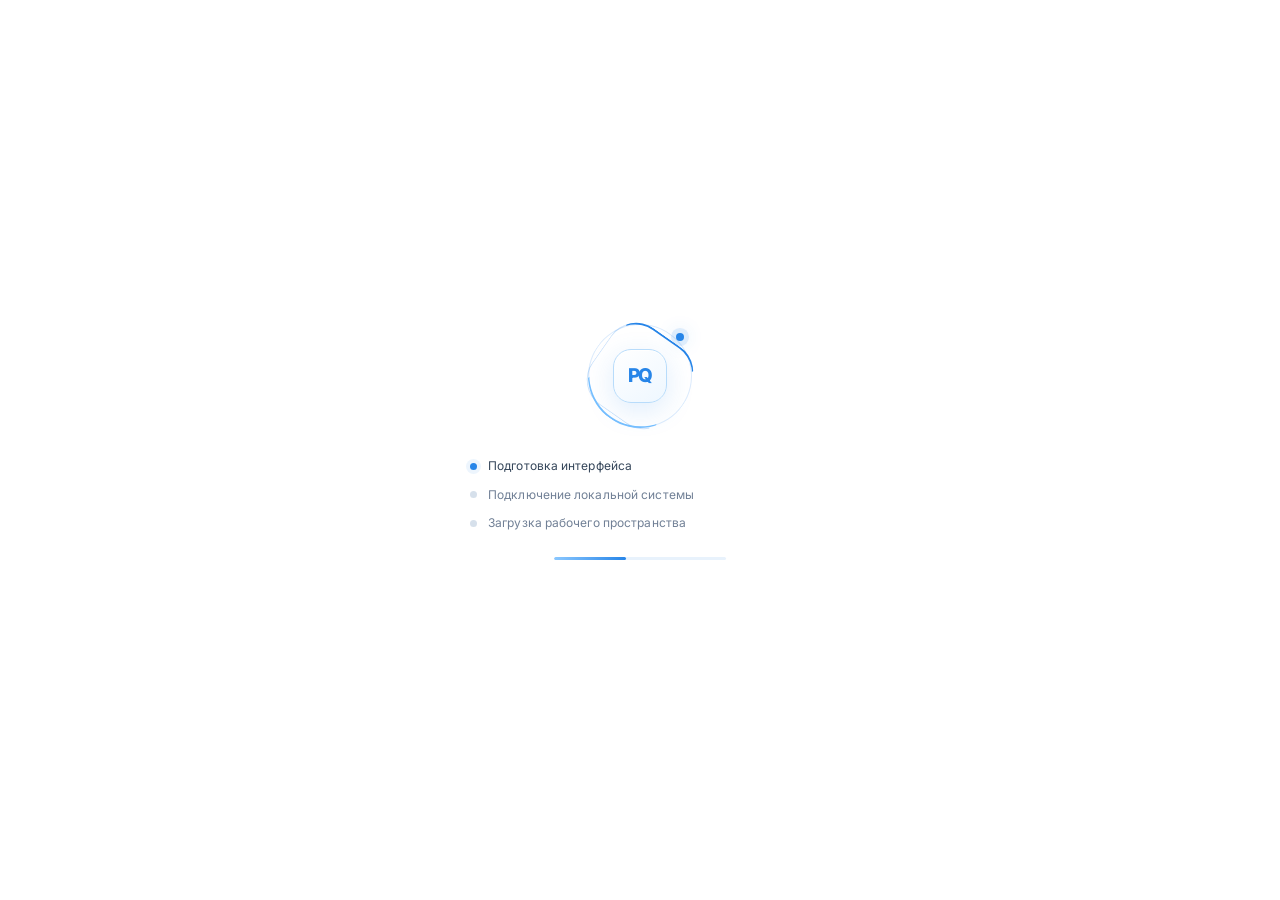
==== frontend/index.html @ 9d4fa01e "Add independent white startup screen" ====
<!doctype html>
<html lang="ru" data-theme="light">
<head><meta charset="utf-8"><meta name="viewport" content="width=device-width,initial-scale=1">
<link rel="icon" href="/icons/favicon.svg" type="image/svg+xml"><meta name="color-scheme" content="light dark"><meta name="theme-color" content="#f3f6fa"><title>PQlocalAgentOSv3</title><link rel="preconnect" href="https://fonts.googleapis.com">
<link rel="preconnect" href="https://fonts.gstatic.com" crossorigin>
<link rel="stylesheet" href="https://fonts.googleapis.com/css2?family=Inter:wght@400;500;600;700;800&display=swap">
<link rel="stylesheet" href="/styles/bundle.css"><style>
/* Critical first-paint layer: intentionally independent of the app bundle and backend. */
#pq-startup-screen{position:fixed;inset:0;z-index:2147483647;display:grid;place-items:center;background:#fff;color:#172437;font-family:Inter,"Segoe UI",sans-serif;opacity:1;visibility:visible;transition:opacity .28s ease,visibility .28s ease}
#pq-startup-screen.is-leaving{opacity:0;visibility:hidden;pointer-events:none}
#pq-startup-screen *{box-sizing:border-box}
.pq-startup-content{display:flex;flex-direction:column;align-items:center;width:min(340px,calc(100vw - 40px));text-align:center;transform:translateY(-8px)}
.pq-startup-mark{position:relative;width:104px;height:104px;display:grid;place-items:center;margin-bottom:27px}
.pq-startup-core{width:54px;height:54px;display:grid;place-items:center;border:1px solid #b8dcfb;border-radius:18px;background:linear-gradient(145deg,#fff,#eef7ff);box-shadow:0 8px 28px #2785e826,inset 0 1px 0 #fff;font-size:19px;font-weight:800;letter-spacing:-1.2px;color:#2785e8;z-index:2}
.pq-startup-orbit{position:absolute;inset:5px;border:1px solid #2785e838;border-radius:31px;transform:rotate(35deg);animation:pq-startup-spin 2.8s linear infinite}
.pq-startup-orbit-a{border-top:2px solid #2785e8;border-right-color:transparent}
.pq-startup-orbit-b{inset:0;border-radius:50%;border-color:#2785e829;border-bottom:2px solid #76bfff;animation-duration:1.9s;animation-direction:reverse}
.pq-startup-spark{position:absolute;top:9px;right:8px;width:8px;height:8px;border-radius:50%;background:#2785e8;box-shadow:0 0 0 5px #2785e81f,0 0 18px #2785e873;animation:pq-startup-pulse 1.6s ease-in-out infinite}
.pq-startup-steps{display:grid;gap:12px;width:100%;margin-top:3px;text-align:left}
.pq-startup-step{display:flex;align-items:center;gap:11px;color:#718096;font-size:12px;letter-spacing:.1px;line-height:1.4}
.pq-startup-step-mark{position:relative;flex:0 0 7px;width:7px;height:7px;border-radius:50%;background:#d6e0eb}
.pq-startup-step:first-child .pq-startup-step-mark{background:#2785e8;box-shadow:0 0 0 4px #2785e815}
.pq-startup-step:first-child{color:#35465a}
.pq-startup-rule{width:172px;height:3px;margin-top:25px;border-radius:99px;overflow:hidden;background:#e8f2fc}
.pq-startup-rule span{display:block;width:42%;height:100%;border-radius:inherit;background:linear-gradient(90deg,#8bc8ff,#2785e8);animation:pq-startup-progress 1.5s ease-in-out infinite}
@keyframes pq-startup-spin{to{transform:rotate(395deg)}}
@keyframes pq-startup-pulse{0%,100%{transform:scale(.85);opacity:.7}50%{transform:scale(1.12);opacity:1}}
@keyframes pq-startup-progress{0%{transform:translateX(-110%)}100%{transform:translateX(360%)}}
@media(prefers-reduced-motion:reduce){.pq-startup-orbit,.pq-startup-spark,.pq-startup-rule span{animation:none}.pq-startup-rule span{width:70%;margin-left:15%}}
</style></head>
<body class="nav-loading"><div id="pq-startup-screen" role="status" aria-live="polite" aria-label="Загрузка приложения"><div class="pq-startup-content"><div class="pq-startup-mark" aria-hidden="true"><span class="pq-startup-orbit pq-startup-orbit-a"></span><span class="pq-startup-orbit pq-startup-orbit-b"></span><span class="pq-startup-core">PQ</span><span class="pq-startup-spark"></span></div><div class="pq-startup-steps"><div class="pq-startup-step"><span class="pq-startup-step-mark"></span><span>Подготовка интерфейса</span></div><div class="pq-startup-step"><span class="pq-startup-step-mark"></span><span>Подключение локальной системы</span></div><div class="pq-startup-step"><span class="pq-startup-step-mark"></span><span>Загрузка рабочего пространства</span></div></div><div class="pq-startup-rule" aria-hidden="true"><span></span></div></div></div><script>window.PQHideStartupScreen=function(){var el=document.getElementById('pq-startup-screen');if(!el||el.classList.contains('is-leaving'))return;el.classList.add('is-leaving');window.setTimeout(function(){el.remove()},320)};window.addEventListener('load',function(){window.setTimeout(function(){window.PQHideStartupScreen&&window.PQHideStartupScreen()},20000)},{once:true});</script><div class="app-shell"><aside class="sidebar" id="sidebar"><a class="brand" href="#dashboard"><span class="brand-mark">PQ</span><span class="brand-copy"><b>PQ localAgent</b><small>OS · LOCAL PLATFORM</small></span></a><button class="panel-toggle panel-toggle-left" id="toggle-left-panel" aria-label="Свернуть левую панель" title="Свернуть левую панель" aria-expanded="true"></button><nav id="nav" class="primary-nav" aria-label="Основная навигация"></nav></aside><main class="main"><header class="topbar"><div class="topbar-path"><span> PQ localAgent OS</span><span class="slash">/</span><b id="top-current">Рабочий стол</b></div><div class="topbar-right"><span class="local-chip"><i></i> LOCAL</span><button class="avatar" title="Локальная система">PQ</button></div></header><section class="page-head" id="page-head"><div class="breadcrumbs" id="breadcrumbs">Рабочее пространство <span>/</span> Рабочий стол</div><div class="head-row"><div><div class="eyebrow">PQ LOCALAGENT OS <span>·</span> CONTROL CENTER</div><h1 id="page-title">Рабочий стол</h1><p id="page-description">Локальная платформа управления AI-системами</p></div><div class="head-actions" id="head-actions"></div></div></section><section class="content" id="content"><div class="page-loading" role="status" aria-live="polite"><div class="page-loading-mark" aria-hidden="true"><span class="page-loading-orbit page-loading-orbit-a"></span><span class="page-loading-orbit page-loading-orbit-b"></span><span class="page-loading-core">PQ</span><span class="page-loading-spark"></span></div><div class="page-loading-title">Подготавливаем рабочее пространство</div><div class="page-loading-description">Загружаем данные локальной системы</div><div class="page-loading-track" aria-hidden="true"><span></span></div></div></section><footer class="footer"><span class="footer-product">PQlocalAgentOSv3</span><span class="footer-statusline"><b class="footer-local-first">LOCAL FIRST</b><span class="footer-separator">|</span><i id="server-running-dot" class="connection-dot is-offline" aria-label="Сервер недоступен"></i><span id="server-status">Проверка сервера…</span><span class="footer-separator">|</span><i id="api-connection-dot" class="connection-dot is-offline" aria-label="API недоступен"></i><span id="footer-status">API проверяется</span></span></footer></main><aside class="right-sidebar" id="right-sidebar">
<div class="right-sidebar-head"><button class="panel-toggle panel-toggle-right" id="toggle-right-panel" aria-label="Свернуть правую панель" title="Свернуть правую панель" aria-expanded="true"></button><div></div></div>
<div class="sysmon">
<div class="sysmon-head"><b>Live Monitor</b><span class="sysmon-live"></span></div><div class="sysmon-updated" id="sysmon-state">Ожидание данных…</div>
<div class="sysmon-card" data-sysmon-chart="cpu"><div class="sysmon-card-row"><span class="sysmon-icon" data-icon="cpu"></span><div><b>Процессор</b><small>CPU</small></div><span class="sysmon-val" id="sysmon-cpu-val">—</span></div><div class="sysmon-track" id="sysmon-cpu-track"><i id="sysmon-cpu-bar" style="width:0%"></i></div><div class="sysmon-detail" id="sysmon-cpu-name">Ожидание данных…</div></div>
<div class="sysmon-card" data-sysmon-chart="ram"><div class="sysmon-card-row"><span class="sysmon-icon" data-icon="ram"></span><div><b>Память</b><small>RAM</small></div><span class="sysmon-val" id="sysmon-ram-val">—</span></div><div class="sysmon-track" id="sysmon-ram-track"><i id="sysmon-ram-bar" style="width:0%"></i></div><div class="sysmon-detail" id="sysmon-ram-detail">Ожидание данных…</div></div>
<div class="sysmon-card" data-sysmon-chart="gpu"><div class="sysmon-card-row"><span class="sysmon-icon" data-icon="video"></span><div><b>Видеокарта</b><small>GPU</small></div><span class="sysmon-val" id="sysmon-gpu-val">—</span></div><div class="sysmon-track" id="sysmon-gpu-track"><i id="sysmon-gpu-bar" style="width:0%"></i></div><div class="sysmon-detail" id="sysmon-gpu-detail">Ожидание данных…</div></div>
</div>
</div>
<div class="sidebar-bottom"><div class="status-dot"></div><div><b>Правая панель</b><small>Быстрая навигация</small></div></div></aside></div><div class="sysmon-chart-modal" id="sysmon-chart-modal" hidden><div class="sysmon-chart-card" role="dialog" aria-modal="true"><div class="sysmon-chart-head"><div><small style="letter-spacing:1.5px;color:var(--accent);font-weight:700">TELEMETRY</small><h2 id="sysmon-chart-title">История нагрузки</h2><p style="margin:2px 0 0;font-size:11px">Последние 2 минуты · обновление каждые 2 секунды</p></div><button class="sysmon-chart-close" id="sysmon-chart-close" aria-label="Закрыть">×</button></div><div class="sysmon-chart-wrap"><svg class="sysmon-chart-svg" viewBox="0 0 600 200" preserveAspectRatio="none"><defs><linearGradient id="sysmonGrad" x1="0" y1="0" x2="0" y2="1"><stop offset="0" stop-color="#3b9dff" stop-opacity=".5"/><stop offset="1" stop-color="#3b9dff" stop-opacity="0"/></linearGradient></defs><g id="sysmon-chart-grid"></g><path class="sysmon-chart-area" id="sysmon-chart-area" d=""/><path class="sysmon-chart-line" id="sysmon-chart-line" d=""/><circle class="sysmon-chart-dot" id="sysmon-chart-dot" cx="600" cy="0" r="4"/></svg><div class="sysmon-chart-stats"><div><small>Сейчас</small><b id="sysmon-chart-now">—</b></div><div><small>Среднее</small><b id="sysmon-chart-avg">—</b></div><div><small>Максимум</small><b id="sysmon-chart-max">—</b></div></div></div></div></div><div class="toast" id="toast" role="status"></div><dialog id="page-dialog" class="modal modal-overlay"><form id="page-form" method="dialog"><div class="modal-card-head modal-head"><div><div class="eyebrow">PAGE BUILDER</div><h2 id="dialog-title">Новая страница</h2></div><button class="icon-btn" value="cancel" aria-label="Закрыть">×</button></div><div class="modal-card-body"><label>Название страницы<input name="title" required maxlength="100" placeholder="Например, Мои агенты"></label><label>Описание<textarea name="description" rows="2" maxlength="300" placeholder="Краткое описание страницы"></textarea></label><label>Содержимое<textarea name="content" rows="5" placeholder="Текст и заметки страницы"></textarea></label></div><div class="modal-card-actions modal-actions"><button class="btn secondary" value="cancel">Отмена</button><button class="btn primary" id="save-page" value="default">Создать страницу</button></div></form></dialog><script src="/auth.js" defer></script><script src="/domain-modal.js" defer></script><script src="/app.js" defer></script><script src="/telemetry.js" defer></script></body></html>
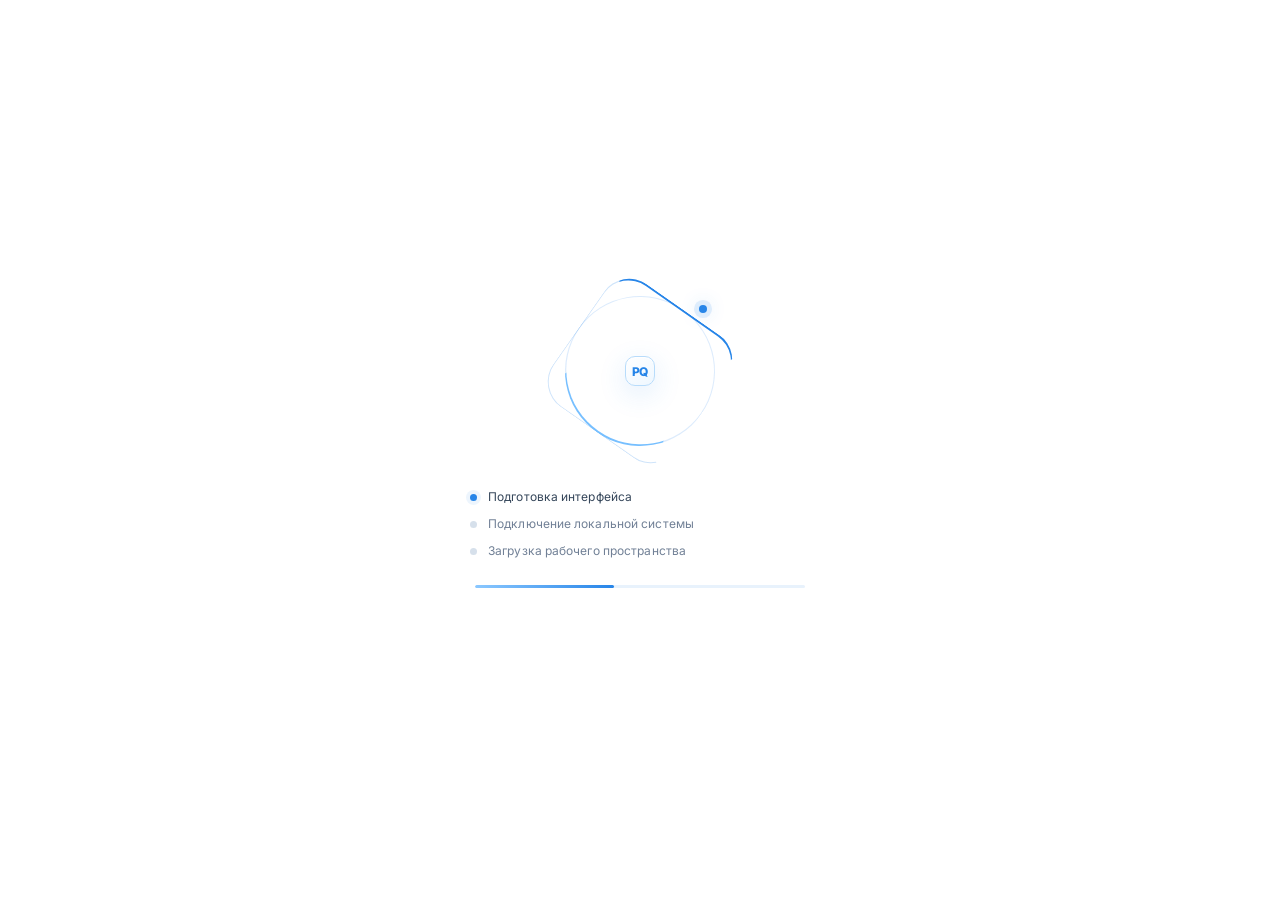
==== commit 5e96d2eb: "Adjust startup cover dimensions and spacing" ====
--- a/frontend/index.html
+++ b/frontend/index.html
@@ -10,18 +10,18 @@
 #pq-startup-screen.is-leaving{opacity:0;visibility:hidden;pointer-events:none}
 #pq-startup-screen *{box-sizing:border-box}
 .pq-startup-content{display:flex;flex-direction:column;align-items:center;width:min(340px,calc(100vw - 40px));text-align:center;transform:translateY(-8px)}
-.pq-startup-mark{position:relative;width:104px;height:104px;display:grid;place-items:center;margin-bottom:27px}
-.pq-startup-core{width:54px;height:54px;display:grid;place-items:center;border:1px solid #b8dcfb;border-radius:18px;background:linear-gradient(145deg,#fff,#eef7ff);box-shadow:0 8px 28px #2785e826,inset 0 1px 0 #fff;font-size:19px;font-weight:800;letter-spacing:-1.2px;color:#2785e8;z-index:2}
-.pq-startup-orbit{position:absolute;inset:5px;border:1px solid #2785e838;border-radius:31px;transform:rotate(35deg);animation:pq-startup-spin 2.8s linear infinite}
+.pq-startup-mark{position:relative;width:150px;height:150px;display:grid;place-items:center;margin-bottom:0}
+.pq-startup-core{width:30px;height:30px;display:grid;place-items:center;border:1px solid #b8dcfb;border-radius:10px;background:linear-gradient(145deg,#fff,#eef7ff);box-shadow:0 8px 28px #2785e826,inset 0 1px 0 #fff;font-size:12px;font-weight:800;letter-spacing:-.6px;color:#2785e8;z-index:2}
+.pq-startup-orbit{position:absolute;inset:0;border:1px solid #2785e838;border-radius:31px;transform:rotate(35deg);animation:pq-startup-spin 2s linear infinite}
 .pq-startup-orbit-a{border-top:2px solid #2785e8;border-right-color:transparent}
-.pq-startup-orbit-b{inset:0;border-radius:50%;border-color:#2785e829;border-bottom:2px solid #76bfff;animation-duration:1.9s;animation-direction:reverse}
+.pq-startup-orbit-b{inset:0;border-radius:50%;border-color:#2785e829;border-bottom:2px solid #76bfff;animation-duration:2s;animation-direction:reverse}
 .pq-startup-spark{position:absolute;top:9px;right:8px;width:8px;height:8px;border-radius:50%;background:#2785e8;box-shadow:0 0 0 5px #2785e81f,0 0 18px #2785e873;animation:pq-startup-pulse 1.6s ease-in-out infinite}
-.pq-startup-steps{display:grid;gap:12px;width:100%;margin-top:3px;text-align:left}
+.pq-startup-steps{display:grid;gap:10px;width:100%;margin-top:43px;text-align:left}
 .pq-startup-step{display:flex;align-items:center;gap:11px;color:#718096;font-size:12px;letter-spacing:.1px;line-height:1.4}
 .pq-startup-step-mark{position:relative;flex:0 0 7px;width:7px;height:7px;border-radius:50%;background:#d6e0eb}
 .pq-startup-step:first-child .pq-startup-step-mark{background:#2785e8;box-shadow:0 0 0 4px #2785e815}
 .pq-startup-step:first-child{color:#35465a}
-.pq-startup-rule{width:172px;height:3px;margin-top:25px;border-radius:99px;overflow:hidden;background:#e8f2fc}
+.pq-startup-rule{width:330px;max-width:calc(100vw - 40px);height:3px;margin-top:25px;border-radius:99px;overflow:hidden;background:#e8f2fc}
 .pq-startup-rule span{display:block;width:42%;height:100%;border-radius:inherit;background:linear-gradient(90deg,#8bc8ff,#2785e8);animation:pq-startup-progress 1.5s ease-in-out infinite}
 @keyframes pq-startup-spin{to{transform:rotate(395deg)}}
 @keyframes pq-startup-pulse{0%,100%{transform:scale(.85);opacity:.7}50%{transform:scale(1.12);opacity:1}}
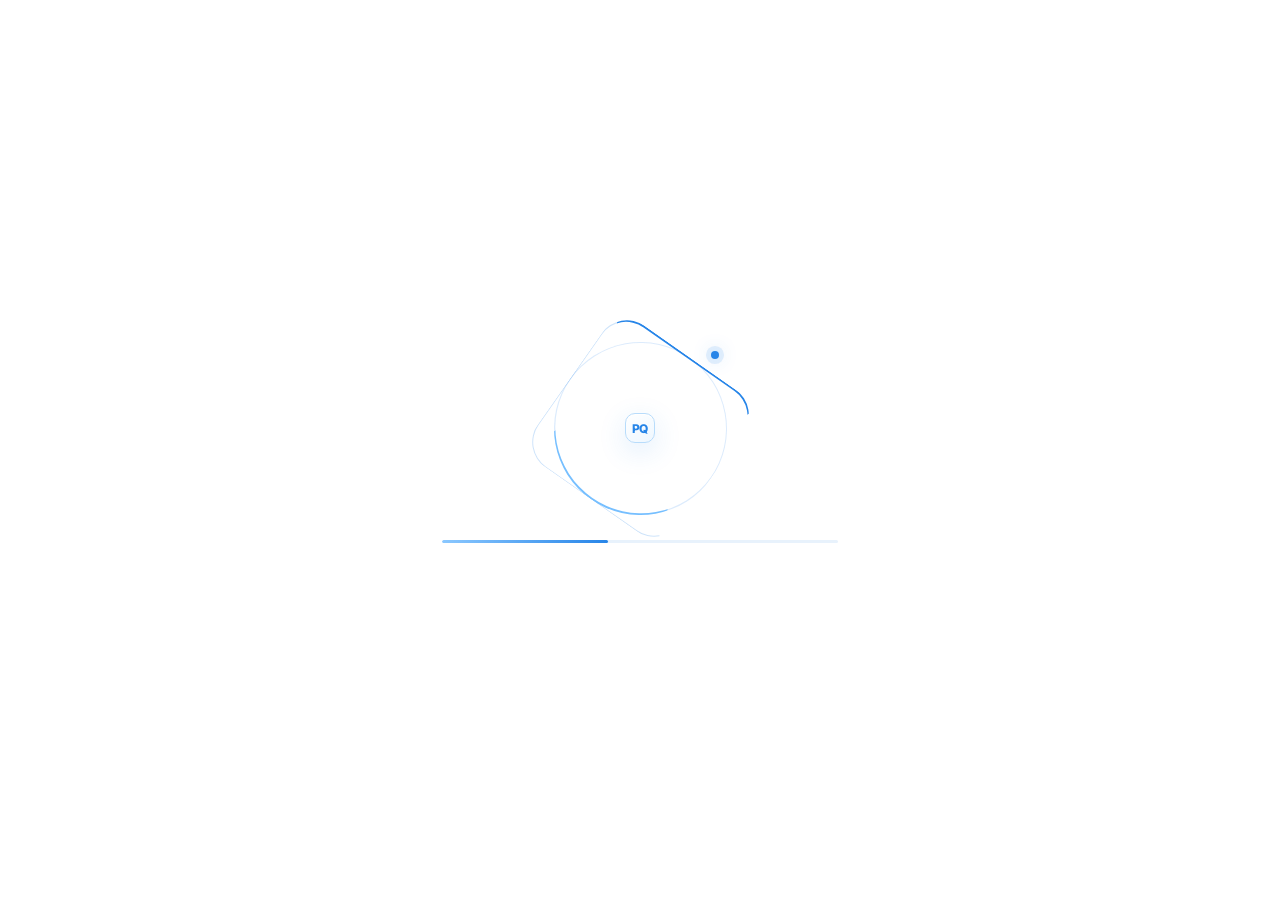
==== commit f5f83265: "Simplify startup cover and enlarge mark and progress bar" ====
--- a/frontend/index.html
+++ b/frontend/index.html
@@ -10,18 +10,18 @@
 #pq-startup-screen.is-leaving{opacity:0;visibility:hidden;pointer-events:none}
 #pq-startup-screen *{box-sizing:border-box}
 .pq-startup-content{display:flex;flex-direction:column;align-items:center;width:min(340px,calc(100vw - 40px));text-align:center;transform:translateY(-8px)}
-.pq-startup-mark{position:relative;width:150px;height:150px;display:grid;place-items:center;margin-bottom:0}
+.pq-startup-mark{position:relative;width:173px;height:173px;display:grid;place-items:center;margin-bottom:0}
 .pq-startup-core{width:30px;height:30px;display:grid;place-items:center;border:1px solid #b8dcfb;border-radius:10px;background:linear-gradient(145deg,#fff,#eef7ff);box-shadow:0 8px 28px #2785e826,inset 0 1px 0 #fff;font-size:12px;font-weight:800;letter-spacing:-.6px;color:#2785e8;z-index:2}
 .pq-startup-orbit{position:absolute;inset:0;border:1px solid #2785e838;border-radius:31px;transform:rotate(35deg);animation:pq-startup-spin 2s linear infinite}
 .pq-startup-orbit-a{border-top:2px solid #2785e8;border-right-color:transparent}
 .pq-startup-orbit-b{inset:0;border-radius:50%;border-color:#2785e829;border-bottom:2px solid #76bfff;animation-duration:2s;animation-direction:reverse}
 .pq-startup-spark{position:absolute;top:9px;right:8px;width:8px;height:8px;border-radius:50%;background:#2785e8;box-shadow:0 0 0 5px #2785e81f,0 0 18px #2785e873;animation:pq-startup-pulse 1.6s ease-in-out infinite}
-.pq-startup-steps{display:grid;gap:10px;width:100%;margin-top:43px;text-align:left}
+.pq-startup-steps{display:none}
 .pq-startup-step{display:flex;align-items:center;gap:11px;color:#718096;font-size:12px;letter-spacing:.1px;line-height:1.4}
 .pq-startup-step-mark{position:relative;flex:0 0 7px;width:7px;height:7px;border-radius:50%;background:#d6e0eb}
 .pq-startup-step:first-child .pq-startup-step-mark{background:#2785e8;box-shadow:0 0 0 4px #2785e815}
 .pq-startup-step:first-child{color:#35465a}
-.pq-startup-rule{width:330px;max-width:calc(100vw - 40px);height:3px;margin-top:25px;border-radius:99px;overflow:hidden;background:#e8f2fc}
+.pq-startup-rule{width:396px;max-width:calc(100vw - 40px);height:3px;margin-top:25px;border-radius:99px;overflow:hidden;background:#e8f2fc}
 .pq-startup-rule span{display:block;width:42%;height:100%;border-radius:inherit;background:linear-gradient(90deg,#8bc8ff,#2785e8);animation:pq-startup-progress 1.5s ease-in-out infinite}
 @keyframes pq-startup-spin{to{transform:rotate(395deg)}}
 @keyframes pq-startup-pulse{0%,100%{transform:scale(.85);opacity:.7}50%{transform:scale(1.12);opacity:1}}
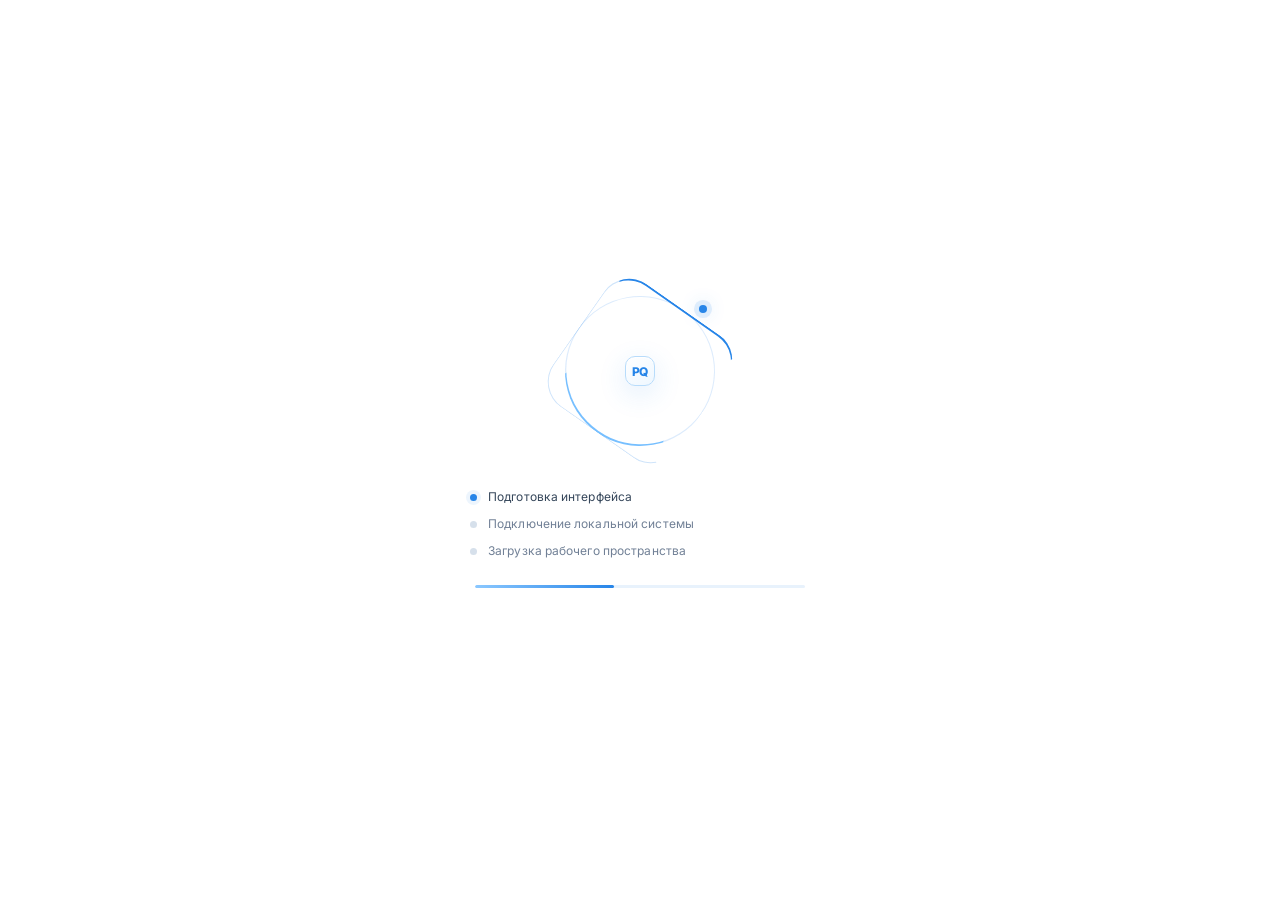
==== commit 31b9cb85: "Revert latest startup cover sizing changes" ====
--- a/frontend/index.html
+++ b/frontend/index.html
@@ -10,18 +10,18 @@
 #pq-startup-screen.is-leaving{opacity:0;visibility:hidden;pointer-events:none}
 #pq-startup-screen *{box-sizing:border-box}
 .pq-startup-content{display:flex;flex-direction:column;align-items:center;width:min(340px,calc(100vw - 40px));text-align:center;transform:translateY(-8px)}
-.pq-startup-mark{position:relative;width:173px;height:173px;display:grid;place-items:center;margin-bottom:0}
+.pq-startup-mark{position:relative;width:150px;height:150px;display:grid;place-items:center;margin-bottom:0}
 .pq-startup-core{width:30px;height:30px;display:grid;place-items:center;border:1px solid #b8dcfb;border-radius:10px;background:linear-gradient(145deg,#fff,#eef7ff);box-shadow:0 8px 28px #2785e826,inset 0 1px 0 #fff;font-size:12px;font-weight:800;letter-spacing:-.6px;color:#2785e8;z-index:2}
 .pq-startup-orbit{position:absolute;inset:0;border:1px solid #2785e838;border-radius:31px;transform:rotate(35deg);animation:pq-startup-spin 2s linear infinite}
 .pq-startup-orbit-a{border-top:2px solid #2785e8;border-right-color:transparent}
 .pq-startup-orbit-b{inset:0;border-radius:50%;border-color:#2785e829;border-bottom:2px solid #76bfff;animation-duration:2s;animation-direction:reverse}
 .pq-startup-spark{position:absolute;top:9px;right:8px;width:8px;height:8px;border-radius:50%;background:#2785e8;box-shadow:0 0 0 5px #2785e81f,0 0 18px #2785e873;animation:pq-startup-pulse 1.6s ease-in-out infinite}
-.pq-startup-steps{display:none}
+.pq-startup-steps{display:grid;gap:10px;width:100%;margin-top:43px;text-align:left}
 .pq-startup-step{display:flex;align-items:center;gap:11px;color:#718096;font-size:12px;letter-spacing:.1px;line-height:1.4}
 .pq-startup-step-mark{position:relative;flex:0 0 7px;width:7px;height:7px;border-radius:50%;background:#d6e0eb}
 .pq-startup-step:first-child .pq-startup-step-mark{background:#2785e8;box-shadow:0 0 0 4px #2785e815}
 .pq-startup-step:first-child{color:#35465a}
-.pq-startup-rule{width:396px;max-width:calc(100vw - 40px);height:3px;margin-top:25px;border-radius:99px;overflow:hidden;background:#e8f2fc}
+.pq-startup-rule{width:330px;max-width:calc(100vw - 40px);height:3px;margin-top:25px;border-radius:99px;overflow:hidden;background:#e8f2fc}
 .pq-startup-rule span{display:block;width:42%;height:100%;border-radius:inherit;background:linear-gradient(90deg,#8bc8ff,#2785e8);animation:pq-startup-progress 1.5s ease-in-out infinite}
 @keyframes pq-startup-spin{to{transform:rotate(395deg)}}
 @keyframes pq-startup-pulse{0%,100%{transform:scale(.85);opacity:.7}50%{transform:scale(1.12);opacity:1}}
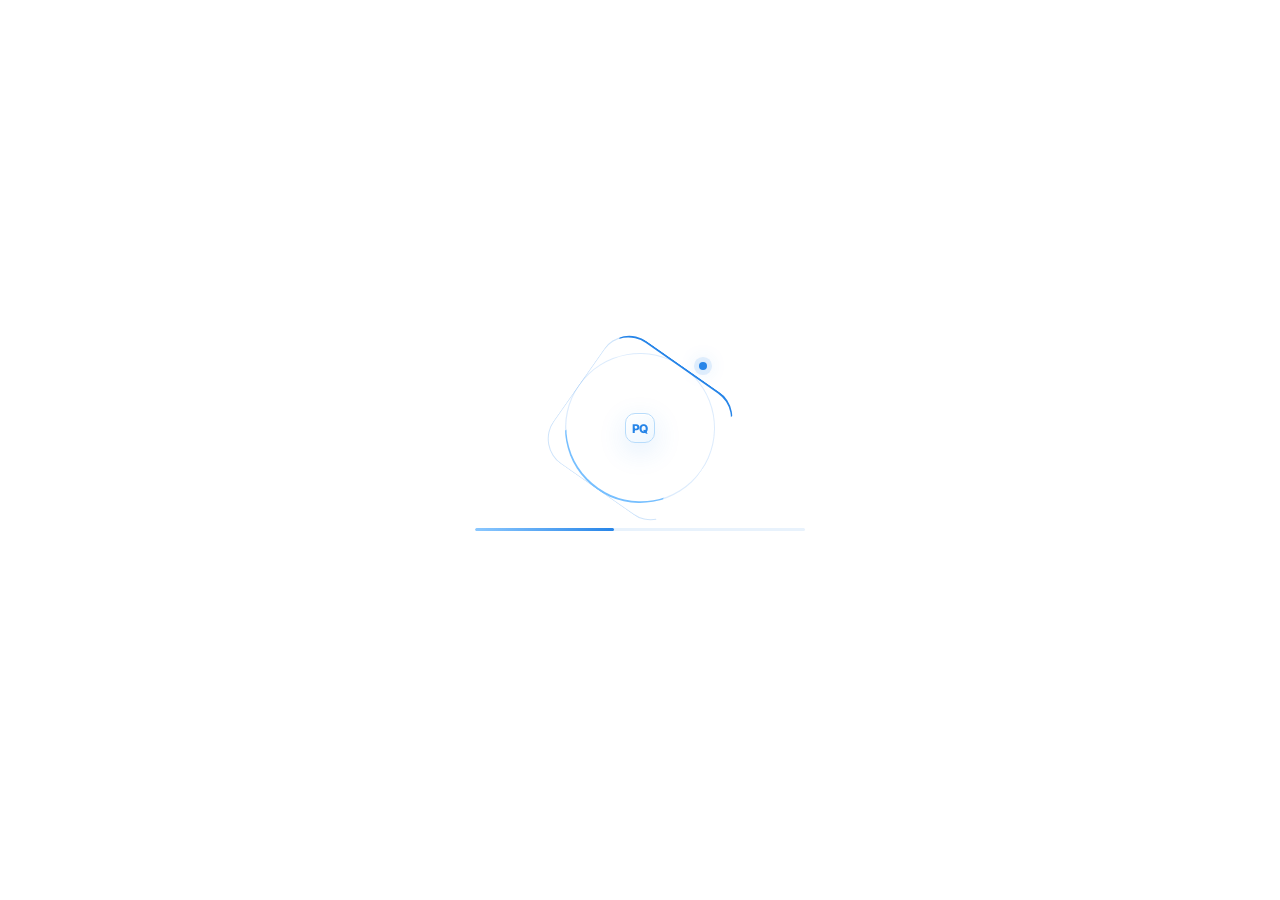
==== commit 76aa11bd: "Remove three text lines from startup screen" ====
--- a/frontend/index.html
+++ b/frontend/index.html
@@ -28,7 +28,7 @@
 @keyframes pq-startup-progress{0%{transform:translateX(-110%)}100%{transform:translateX(360%)}}
 @media(prefers-reduced-motion:reduce){.pq-startup-orbit,.pq-startup-spark,.pq-startup-rule span{animation:none}.pq-startup-rule span{width:70%;margin-left:15%}}
 </style></head>
-<body class="nav-loading"><div id="pq-startup-screen" role="status" aria-live="polite" aria-label="Загрузка приложения"><div class="pq-startup-content"><div class="pq-startup-mark" aria-hidden="true"><span class="pq-startup-orbit pq-startup-orbit-a"></span><span class="pq-startup-orbit pq-startup-orbit-b"></span><span class="pq-startup-core">PQ</span><span class="pq-startup-spark"></span></div><div class="pq-startup-steps"><div class="pq-startup-step"><span class="pq-startup-step-mark"></span><span>Подготовка интерфейса</span></div><div class="pq-startup-step"><span class="pq-startup-step-mark"></span><span>Подключение локальной системы</span></div><div class="pq-startup-step"><span class="pq-startup-step-mark"></span><span>Загрузка рабочего пространства</span></div></div><div class="pq-startup-rule" aria-hidden="true"><span></span></div></div></div><script>window.PQHideStartupScreen=function(){var el=document.getElementById('pq-startup-screen');if(!el||el.classList.contains('is-leaving'))return;el.classList.add('is-leaving');window.setTimeout(function(){el.remove()},320)};window.addEventListener('load',function(){window.setTimeout(function(){window.PQHideStartupScreen&&window.PQHideStartupScreen()},20000)},{once:true});</script><div class="app-shell"><aside class="sidebar" id="sidebar"><a class="brand" href="#dashboard"><span class="brand-mark">PQ</span><span class="brand-copy"><b>PQ localAgent</b><small>OS · LOCAL PLATFORM</small></span></a><button class="panel-toggle panel-toggle-left" id="toggle-left-panel" aria-label="Свернуть левую панель" title="Свернуть левую панель" aria-expanded="true"></button><nav id="nav" class="primary-nav" aria-label="Основная навигация"></nav></aside><main class="main"><header class="topbar"><div class="topbar-path"><span> PQ localAgent OS</span><span class="slash">/</span><b id="top-current">Рабочий стол</b></div><div class="topbar-right"><span class="local-chip"><i></i> LOCAL</span><button class="avatar" title="Локальная система">PQ</button></div></header><section class="page-head" id="page-head"><div class="breadcrumbs" id="breadcrumbs">Рабочее пространство <span>/</span> Рабочий стол</div><div class="head-row"><div><div class="eyebrow">PQ LOCALAGENT OS <span>·</span> CONTROL CENTER</div><h1 id="page-title">Рабочий стол</h1><p id="page-description">Локальная платформа управления AI-системами</p></div><div class="head-actions" id="head-actions"></div></div></section><section class="content" id="content"><div class="page-loading" role="status" aria-live="polite"><div class="page-loading-mark" aria-hidden="true"><span class="page-loading-orbit page-loading-orbit-a"></span><span class="page-loading-orbit page-loading-orbit-b"></span><span class="page-loading-core">PQ</span><span class="page-loading-spark"></span></div><div class="page-loading-title">Подготавливаем рабочее пространство</div><div class="page-loading-description">Загружаем данные локальной системы</div><div class="page-loading-track" aria-hidden="true"><span></span></div></div></section><footer class="footer"><span class="footer-product">PQlocalAgentOSv3</span><span class="footer-statusline"><b class="footer-local-first">LOCAL FIRST</b><span class="footer-separator">|</span><i id="server-running-dot" class="connection-dot is-offline" aria-label="Сервер недоступен"></i><span id="server-status">Проверка сервера…</span><span class="footer-separator">|</span><i id="api-connection-dot" class="connection-dot is-offline" aria-label="API недоступен"></i><span id="footer-status">API проверяется</span></span></footer></main><aside class="right-sidebar" id="right-sidebar">
+<body class="nav-loading"><div id="pq-startup-screen" role="status" aria-live="polite" aria-label="Загрузка приложения"><div class="pq-startup-content"><div class="pq-startup-mark" aria-hidden="true"><span class="pq-startup-orbit pq-startup-orbit-a"></span><span class="pq-startup-orbit pq-startup-orbit-b"></span><span class="pq-startup-core">PQ</span><span class="pq-startup-spark"></span></div><div class="pq-startup-rule" aria-hidden="true"><span></span></div></div></div><script>window.PQHideStartupScreen=function(){var el=document.getElementById('pq-startup-screen');if(!el||el.classList.contains('is-leaving'))return;el.classList.add('is-leaving');window.setTimeout(function(){el.remove()},320)};window.addEventListener('load',function(){window.setTimeout(function(){window.PQHideStartupScreen&&window.PQHideStartupScreen()},20000)},{once:true});</script><div class="app-shell"><aside class="sidebar" id="sidebar"><a class="brand" href="#dashboard"><span class="brand-mark">PQ</span><span class="brand-copy"><b>PQ localAgent</b><small>OS · LOCAL PLATFORM</small></span></a><button class="panel-toggle panel-toggle-left" id="toggle-left-panel" aria-label="Свернуть левую панель" title="Свернуть левую панель" aria-expanded="true"></button><nav id="nav" class="primary-nav" aria-label="Основная навигация"></nav></aside><main class="main"><header class="topbar"><div class="topbar-path"><span> PQ localAgent OS</span><span class="slash">/</span><b id="top-current">Рабочий стол</b></div><div class="topbar-right"><span class="local-chip"><i></i> LOCAL</span><button class="avatar" title="Локальная система">PQ</button></div></header><section class="page-head" id="page-head"><div class="breadcrumbs" id="breadcrumbs">Рабочее пространство <span>/</span> Рабочий стол</div><div class="head-row"><div><div class="eyebrow">PQ LOCALAGENT OS <span>·</span> CONTROL CENTER</div><h1 id="page-title">Рабочий стол</h1><p id="page-description">Локальная платформа управления AI-системами</p></div><div class="head-actions" id="head-actions"></div></div></section><section class="content" id="content"><div class="page-loading" role="status" aria-live="polite"><div class="page-loading-mark" aria-hidden="true"><span class="page-loading-orbit page-loading-orbit-a"></span><span class="page-loading-orbit page-loading-orbit-b"></span><span class="page-loading-core">PQ</span><span class="page-loading-spark"></span></div><div class="page-loading-title">Загрузка элементов интерфейса</div></div></section><footer class="footer"><span class="footer-product">PQlocalAgentOSv3</span><span class="footer-statusline"><b class="footer-local-first">LOCAL FIRST</b><span class="footer-separator">|</span><i id="server-running-dot" class="connection-dot is-offline" aria-label="Сервер недоступен"></i><span id="server-status">Проверка сервера…</span><span class="footer-separator">|</span><i id="api-connection-dot" class="connection-dot is-offline" aria-label="API недоступен"></i><span id="footer-status">API проверяется</span></span></footer></main><aside class="right-sidebar" id="right-sidebar">
 <div class="right-sidebar-head"><button class="panel-toggle panel-toggle-right" id="toggle-right-panel" aria-label="Свернуть правую панель" title="Свернуть правую панель" aria-expanded="true"></button><div></div></div>
 <div class="sysmon">
 <div class="sysmon-head"><b>Live Monitor</b><span class="sysmon-live"></span></div><div class="sysmon-updated" id="sysmon-state">Ожидание данных…</div>
@@ -37,4 +37,4 @@
 <div class="sysmon-card" data-sysmon-chart="gpu"><div class="sysmon-card-row"><span class="sysmon-icon" data-icon="video"></span><div><b>Видеокарта</b><small>GPU</small></div><span class="sysmon-val" id="sysmon-gpu-val">—</span></div><div class="sysmon-track" id="sysmon-gpu-track"><i id="sysmon-gpu-bar" style="width:0%"></i></div><div class="sysmon-detail" id="sysmon-gpu-detail">Ожидание данных…</div></div>
 </div>
 </div>
-<div class="sidebar-bottom"><div class="status-dot"></div><div><b>Правая панель</b><small>Быстрая навигация</small></div></div></aside></div><div class="sysmon-chart-modal" id="sysmon-chart-modal" hidden><div class="sysmon-chart-card" role="dialog" aria-modal="true"><div class="sysmon-chart-head"><div><small style="letter-spacing:1.5px;color:var(--accent);font-weight:700">TELEMETRY</small><h2 id="sysmon-chart-title">История нагрузки</h2><p style="margin:2px 0 0;font-size:11px">Последние 2 минуты · обновление каждые 2 секунды</p></div><button class="sysmon-chart-close" id="sysmon-chart-close" aria-label="Закрыть">×</button></div><div class="sysmon-chart-wrap"><svg class="sysmon-chart-svg" viewBox="0 0 600 200" preserveAspectRatio="none"><defs><linearGradient id="sysmonGrad" x1="0" y1="0" x2="0" y2="1"><stop offset="0" stop-color="#3b9dff" stop-opacity=".5"/><stop offset="1" stop-color="#3b9dff" stop-opacity="0"/></linearGradient></defs><g id="sysmon-chart-grid"></g><path class="sysmon-chart-area" id="sysmon-chart-area" d=""/><path class="sysmon-chart-line" id="sysmon-chart-line" d=""/><circle class="sysmon-chart-dot" id="sysmon-chart-dot" cx="600" cy="0" r="4"/></svg><div class="sysmon-chart-stats"><div><small>Сейчас</small><b id="sysmon-chart-now">—</b></div><div><small>Среднее</small><b id="sysmon-chart-avg">—</b></div><div><small>Максимум</small><b id="sysmon-chart-max">—</b></div></div></div></div></div><div class="toast" id="toast" role="status"></div><dialog id="page-dialog" class="modal modal-overlay"><form id="page-form" method="dialog"><div class="modal-card-head modal-head"><div><div class="eyebrow">PAGE BUILDER</div><h2 id="dialog-title">Новая страница</h2></div><button class="icon-btn" value="cancel" aria-label="Закрыть">×</button></div><div class="modal-card-body"><label>Название страницы<input name="title" required maxlength="100" placeholder="Например, Мои агенты"></label><label>Описание<textarea name="description" rows="2" maxlength="300" placeholder="Краткое описание страницы"></textarea></label><label>Содержимое<textarea name="content" rows="5" placeholder="Текст и заметки страницы"></textarea></label></div><div class="modal-card-actions modal-actions"><button class="btn secondary" value="cancel">Отмена</button><button class="btn primary" id="save-page" value="default">Создать страницу</button></div></form></dialog><script src="/auth.js" defer></script><script src="/domain-modal.js" defer></script><script src="/app.js" defer></script><script src="/telemetry.js" defer></script></body></html>
+<div class="sidebar-bottom"><div class="status-dot"></div><div><b>Правая панель</b><small>Быстрая навигация</small></div></div></aside></div><div class="sysmon-chart-modal" id="sysmon-chart-modal" hidden><div class="sysmon-chart-card" role="dialog" aria-modal="true"><div class="sysmon-chart-head"><div><small style="letter-spacing:1.5px;color:var(--accent);font-weight:700">TELEMETRY</small><h2 id="sysmon-chart-title">История нагрузки</h2><p style="margin:2px 0 0;font-size:11px">Последние 2 минуты · обновление каждые 2 секунды</p></div><button class="sysmon-chart-close" id="sysmon-chart-close" aria-label="Закрыть">×</button></div><div class="sysmon-chart-wrap"><svg class="sysmon-chart-svg" viewBox="0 0 600 200" preserveAspectRatio="none"><defs><linearGradient id="sysmonGrad" x1="0" y1="0" x2="0" y2="1"><stop offset="0" stop-color="#3b9dff" stop-opacity=".5"/><stop offset="1" stop-color="#3b9dff" stop-opacity="0"/></linearGradient></defs><g id="sysmon-chart-grid"></g><path class="sysmon-chart-area" id="sysmon-chart-area" d=""/><path class="sysmon-chart-line" id="sysmon-chart-line" d=""/><circle class="sysmon-chart-dot" id="sysmon-chart-dot" cx="600" cy="0" r="4"/></svg><div class="sysmon-chart-stats"><div><small>Сейчас</small><b id="sysmon-chart-now">—</b></div><div><small>Среднее</small><b id="sysmon-chart-avg">—</b></div><div><small>Максимум</small><b id="sysmon-chart-max">—</b></div></div></div></div></div><div class="toast" id="toast" role="status"></div><dialog id="page-dialog" class="modal modal-overlay"><form id="page-form" method="dialog"><div class="modal-card-head modal-head"><div><div class="eyebrow">PAGE BUILDER</div><h2 id="dialog-title">Новая страница</h2></div><button class="icon-btn" value="cancel" aria-label="Закрыть">×</button></div><div class="modal-card-body"><label>Название страницы<input name="title" required maxlength="100" placeholder="Например, Мои агенты"></label><label>Описание<textarea name="description" rows="2" maxlength="300" placeholder="Краткое описание страницы"></textarea></label><label>Содержимое<textarea name="content" rows="5" placeholder="Текст и заметки страницы"></textarea></label></div><div class="modal-card-actions modal-actions"><button class="btn secondary" value="cancel">Отмена</button><button class="btn primary" id="save-page" value="default">Создать страницу</button></div></form></dialog><script src="/auth.js" defer></script><script src="/domain-modal.js" defer></script><script src="/icon-pack.js" defer></script><script src="/app.js" defer></script><script src="/telemetry.js" defer></script></body></html>
